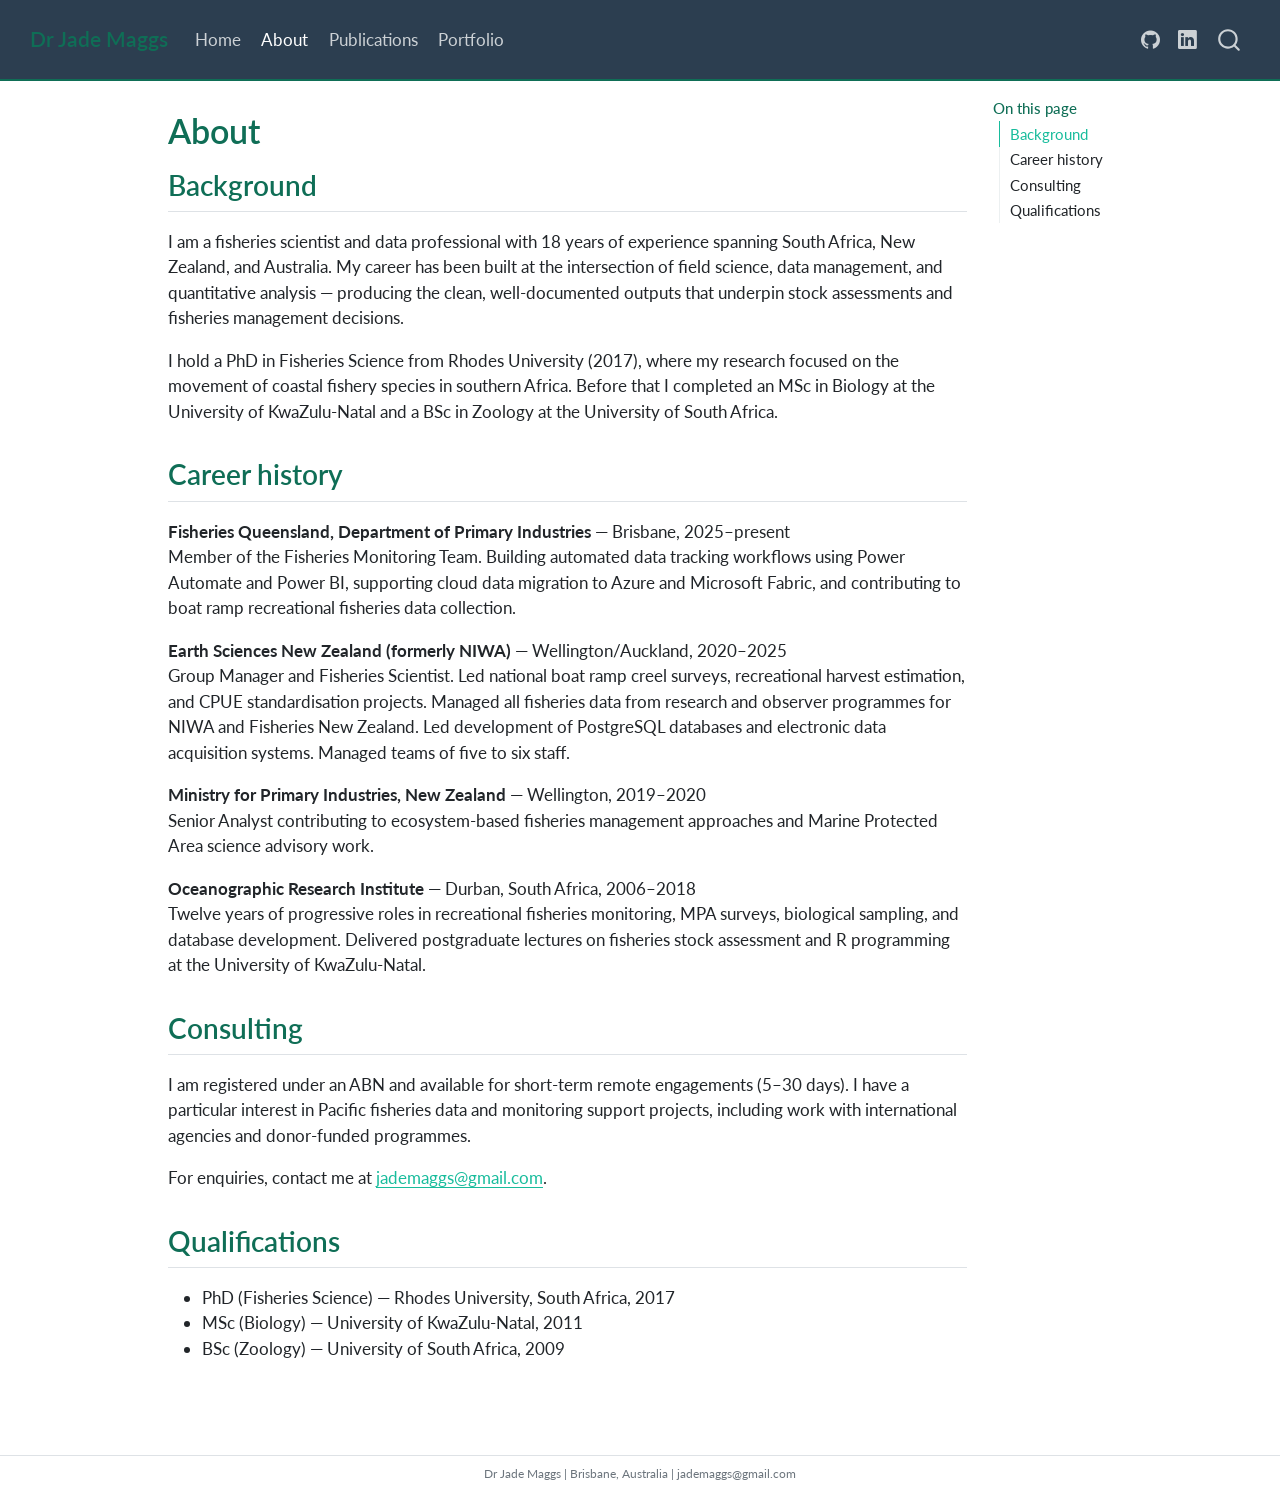
==== docs/about.html @ 745b5a08 "Initial site" ====
<!DOCTYPE html>
<html xmlns="http://www.w3.org/1999/xhtml" lang="en" xml:lang="en"><head>

<meta charset="utf-8">
<meta name="generator" content="quarto-1.9.38">

<meta name="viewport" content="width=device-width, initial-scale=1.0, user-scalable=yes">


<title>About – Dr Jade Maggs</title>
<style>
/* Default styles provided by pandoc.
** See https://pandoc.org/MANUAL.html#variables-for-html for config info.
*/
code{white-space: pre-wrap;}
span.smallcaps{font-variant: small-caps;}
div.columns{display: flex; gap: min(4vw, 1.5em);}
div.column{flex: auto; overflow-x: auto;}
div.hanging-indent{margin-left: 1.5em; text-indent: -1.5em;}
ul.task-list{list-style: none;}
ul.task-list li input[type="checkbox"] {
  width: 0.8em;
  margin: 0 0.8em 0.2em -1em; /* quarto-specific, see https://github.com/quarto-dev/quarto-cli/issues/4556 */ 
  vertical-align: middle;
}
</style>


<script src="site_libs/quarto-nav/quarto-nav.js"></script>
<script src="site_libs/quarto-nav/headroom.min.js"></script>
<script src="site_libs/clipboard/clipboard.min.js"></script>
<script src="site_libs/quarto-search/autocomplete.umd.js"></script>
<script src="site_libs/quarto-search/fuse.min.js"></script>
<script src="site_libs/quarto-search/quarto-search.js"></script>
<meta name="quarto:offset" content="./">
<script src="site_libs/quarto-html/quarto.js" type="module"></script>
<script src="site_libs/quarto-html/tabsets/tabsets.js" type="module"></script>
<script src="site_libs/quarto-html/popper.min.js"></script>
<script src="site_libs/quarto-html/tippy.umd.min.js"></script>
<script src="site_libs/quarto-html/anchor.min.js"></script>
<link href="site_libs/quarto-html/tippy.css" rel="stylesheet">
<link href="site_libs/quarto-html/quarto-syntax-highlighting-15634bcf2e68342d4ad2dfa704d543f6.css" rel="stylesheet" id="quarto-text-highlighting-styles">
<script src="site_libs/bootstrap/bootstrap.min.js"></script>
<link href="site_libs/bootstrap/bootstrap-icons.css" rel="stylesheet">
<link href="site_libs/bootstrap/bootstrap-6b423f165eeea3787de40cb4f8e821c3.min.css" rel="stylesheet" append-hash="true" id="quarto-bootstrap" data-mode="light">
<script id="quarto-search-options" type="application/json">{
  "location": "navbar",
  "copy-button": false,
  "collapse-after": 3,
  "panel-placement": "end",
  "type": "overlay",
  "limit": 50,
  "keyboard-shortcut": [
    "f",
    "/",
    "s"
  ],
  "show-item-context": false,
  "language": {
    "search-no-results-text": "No results",
    "search-matching-documents-text": "matching documents",
    "search-copy-link-title": "Copy link to search",
    "search-hide-matches-text": "Hide additional matches",
    "search-more-match-text": "more match in this document",
    "search-more-matches-text": "more matches in this document",
    "search-clear-button-title": "Clear",
    "search-text-placeholder": "",
    "search-detached-cancel-button-title": "Cancel",
    "search-submit-button-title": "Submit",
    "search-label": "Search"
  }
}</script>


<link rel="stylesheet" href="styles.css">
</head>

<body class="nav-fixed quarto-light">

<div id="quarto-search-results"></div>
  <header id="quarto-header" class="headroom fixed-top">
    <nav class="navbar navbar-expand-lg " data-bs-theme="dark">
      <div class="navbar-container container-fluid">
      <div class="navbar-brand-container mx-auto">
    <a class="navbar-brand" href="./index.html">
    <span class="navbar-title">Dr Jade Maggs</span>
    </a>
  </div>
            <div id="quarto-search" class="" title="Search"></div>
          <button class="navbar-toggler" type="button" data-bs-toggle="collapse" data-bs-target="#navbarCollapse" aria-controls="navbarCollapse" role="menu" aria-expanded="false" aria-label="Toggle navigation" onclick="if (window.quartoToggleHeadroom) { window.quartoToggleHeadroom(); }">
  <span class="navbar-toggler-icon"></span>
</button>
          <div class="collapse navbar-collapse" id="navbarCollapse">
            <ul class="navbar-nav navbar-nav-scroll me-auto">
  <li class="nav-item">
    <a class="nav-link" href="./index.html"> 
<span class="menu-text">Home</span></a>
  </li>  
  <li class="nav-item">
    <a class="nav-link active" href="./about.html" aria-current="page"> 
<span class="menu-text">About</span></a>
  </li>  
  <li class="nav-item">
    <a class="nav-link" href="./publications.html"> 
<span class="menu-text">Publications</span></a>
  </li>  
  <li class="nav-item">
    <a class="nav-link" href="./portfolio.html"> 
<span class="menu-text">Portfolio</span></a>
  </li>  
</ul>
            <ul class="navbar-nav navbar-nav-scroll ms-auto">
  <li class="nav-item compact">
    <a class="nav-link" href="https://github.com/jademaggs"> <i class="bi bi-github" role="img">
</i> 
<span class="menu-text"></span></a>
  </li>  
  <li class="nav-item compact">
    <a class="nav-link" href="https://www.linkedin.com/in/jade-maggs-phd-5a091729/"> <i class="bi bi-linkedin" role="img">
</i> 
<span class="menu-text"></span></a>
  </li>  
</ul>
          </div> <!-- /navcollapse -->
            <div class="quarto-navbar-tools">
</div>
      </div> <!-- /container-fluid -->
    </nav>
</header>
<!-- content -->
<div id="quarto-content" class="quarto-container page-columns page-rows-contents page-layout-article page-navbar">
<!-- sidebar -->
<!-- margin-sidebar -->
    <div id="quarto-margin-sidebar" class="sidebar margin-sidebar">
        <nav id="TOC" role="doc-toc" class="toc-active">
    <h2 id="toc-title">On this page</h2>
   
  <ul>
  <li><a href="#background" id="toc-background" class="nav-link active" data-scroll-target="#background">Background</a></li>
  <li><a href="#career-history" id="toc-career-history" class="nav-link" data-scroll-target="#career-history">Career history</a></li>
  <li><a href="#consulting" id="toc-consulting" class="nav-link" data-scroll-target="#consulting">Consulting</a></li>
  <li><a href="#qualifications" id="toc-qualifications" class="nav-link" data-scroll-target="#qualifications">Qualifications</a></li>
  </ul>
</nav>
    </div>
<!-- main -->
<main class="content" id="quarto-document-content">

<header id="title-block-header" class="quarto-title-block default">
<div class="quarto-title">
<h1 class="title">About</h1>
</div>



<div class="quarto-title-meta">

    
  
    
  </div>
  


</header>


<section id="background" class="level2">
<h2 class="anchored" data-anchor-id="background">Background</h2>
<p>I am a fisheries scientist and data professional with 18 years of experience spanning South Africa, New Zealand, and Australia. My career has been built at the intersection of field science, data management, and quantitative analysis — producing the clean, well-documented outputs that underpin stock assessments and fisheries management decisions.</p>
<p>I hold a PhD in Fisheries Science from Rhodes University (2017), where my research focused on the movement of coastal fishery species in southern Africa. Before that I completed an MSc in Biology at the University of KwaZulu-Natal and a BSc in Zoology at the University of South Africa.</p>
</section>
<section id="career-history" class="level2">
<h2 class="anchored" data-anchor-id="career-history">Career history</h2>
<p><strong>Fisheries Queensland, Department of Primary Industries</strong> — Brisbane, 2025–present<br>
Member of the Fisheries Monitoring Team. Building automated data tracking workflows using Power Automate and Power BI, supporting cloud data migration to Azure and Microsoft Fabric, and contributing to boat ramp recreational fisheries data collection.</p>
<p><strong>Earth Sciences New Zealand (formerly NIWA)</strong> — Wellington/Auckland, 2020–2025<br>
Group Manager and Fisheries Scientist. Led national boat ramp creel surveys, recreational harvest estimation, and CPUE standardisation projects. Managed all fisheries data from research and observer programmes for NIWA and Fisheries New Zealand. Led development of PostgreSQL databases and electronic data acquisition systems. Managed teams of five to six staff.</p>
<p><strong>Ministry for Primary Industries, New Zealand</strong> — Wellington, 2019–2020<br>
Senior Analyst contributing to ecosystem-based fisheries management approaches and Marine Protected Area science advisory work.</p>
<p><strong>Oceanographic Research Institute</strong> — Durban, South Africa, 2006–2018<br>
Twelve years of progressive roles in recreational fisheries monitoring, MPA surveys, biological sampling, and database development. Delivered postgraduate lectures on fisheries stock assessment and R programming at the University of KwaZulu-Natal.</p>
</section>
<section id="consulting" class="level2">
<h2 class="anchored" data-anchor-id="consulting">Consulting</h2>
<p>I am registered under an ABN and available for short-term remote engagements (5–30 days). I have a particular interest in Pacific fisheries data and monitoring support projects, including work with international agencies and donor-funded programmes.</p>
<p>For enquiries, contact me at <a href="mailto:jademaggs@gmail.com">jademaggs@gmail.com</a>.</p>
</section>
<section id="qualifications" class="level2">
<h2 class="anchored" data-anchor-id="qualifications">Qualifications</h2>
<ul>
<li>PhD (Fisheries Science) — Rhodes University, South Africa, 2017</li>
<li>MSc (Biology) — University of KwaZulu-Natal, 2011</li>
<li>BSc (Zoology) — University of South Africa, 2009</li>
</ul>


</section>

</main> <!-- /main -->
<script id="quarto-html-after-body" type="application/javascript">
  window.document.addEventListener("DOMContentLoaded", function (event) {
    const icon = "";
    const anchorJS = new window.AnchorJS();
    anchorJS.options = {
      placement: 'right',
      icon: icon
    };
    anchorJS.add('.anchored');
    const isCodeAnnotation = (el) => {
      for (const clz of el.classList) {
        if (clz.startsWith('code-annotation-')) {                     
          return true;
        }
      }
      return false;
    }
    const onCopySuccess = function(e) {
      // button target
      const button = e.trigger;
      // don't keep focus
      button.blur();
      // flash "checked"
      button.classList.add('code-copy-button-checked');
      var currentTitle = button.getAttribute("title");
      button.setAttribute("title", "Copied!");
      let tooltip;
      if (window.bootstrap) {
        button.setAttribute("data-bs-toggle", "tooltip");
        button.setAttribute("data-bs-placement", "left");
        button.setAttribute("data-bs-title", "Copied!");
        tooltip = new bootstrap.Tooltip(button, 
          { trigger: "manual", 
            customClass: "code-copy-button-tooltip",
            offset: [0, -8]});
        tooltip.show();    
      }
      setTimeout(function() {
        if (tooltip) {
          tooltip.hide();
          button.removeAttribute("data-bs-title");
          button.removeAttribute("data-bs-toggle");
          button.removeAttribute("data-bs-placement");
        }
        button.setAttribute("title", currentTitle);
        button.classList.remove('code-copy-button-checked');
      }, 1000);
      // clear code selection
      e.clearSelection();
    }
    const getTextToCopy = function(trigger) {
      const outerScaffold = trigger.parentElement.cloneNode(true);
      const codeEl = outerScaffold.querySelector('code');
      for (const childEl of codeEl.children) {
        if (isCodeAnnotation(childEl)) {
          childEl.remove();
        }
      }
      return codeEl.innerText;
    }
    const clipboard = new window.ClipboardJS('.code-copy-button:not([data-in-quarto-modal])', {
      text: getTextToCopy
    });
    clipboard.on('success', onCopySuccess);
    if (window.document.getElementById('quarto-embedded-source-code-modal')) {
      const clipboardModal = new window.ClipboardJS('.code-copy-button[data-in-quarto-modal]', {
        text: getTextToCopy,
        container: window.document.getElementById('quarto-embedded-source-code-modal')
      });
      clipboardModal.on('success', onCopySuccess);
    }
      var localhostRegex = new RegExp(/^(?:http|https):\/\/localhost\:?[0-9]*\//);
      var mailtoRegex = new RegExp(/^mailto:/);
        var filterRegex = new RegExp('/' + window.location.host + '/');
      var isInternal = (href) => {
          return filterRegex.test(href) || localhostRegex.test(href) || mailtoRegex.test(href);
      }
      // Inspect non-navigation links and adorn them if external
     var links = window.document.querySelectorAll('a[href]:not(.nav-link):not(.navbar-brand):not(.toc-action):not(.sidebar-link):not(.sidebar-item-toggle):not(.pagination-link):not(.no-external):not([aria-hidden]):not(.dropdown-item):not(.quarto-navigation-tool):not(.about-link)');
      for (var i=0; i<links.length; i++) {
        const link = links[i];
        if (!isInternal(link.href)) {
          // undo the damage that might have been done by quarto-nav.js in the case of
          // links that we want to consider external
          if (link.dataset.originalHref !== undefined) {
            link.href = link.dataset.originalHref;
          }
        }
      }
    function tippyHover(el, contentFn, onTriggerFn, onUntriggerFn) {
      const config = {
        allowHTML: true,
        maxWidth: 500,
        delay: 100,
        arrow: false,
        appendTo: function(el) {
            return el.parentElement;
        },
        interactive: true,
        interactiveBorder: 10,
        theme: 'quarto',
        placement: 'bottom-start',
      };
      if (contentFn) {
        config.content = contentFn;
      }
      if (onTriggerFn) {
        config.onTrigger = onTriggerFn;
      }
      if (onUntriggerFn) {
        config.onUntrigger = onUntriggerFn;
      }
      window.tippy(el, config); 
    }
    const noterefs = window.document.querySelectorAll('a[role="doc-noteref"]');
    for (var i=0; i<noterefs.length; i++) {
      const ref = noterefs[i];
      tippyHover(ref, function() {
        // use id or data attribute instead here
        let href = ref.getAttribute('data-footnote-href') || ref.getAttribute('href');
        try { href = new URL(href).hash; } catch {}
        const id = href.replace(/^#\/?/, "");
        const note = window.document.getElementById(id);
        if (note) {
          return note.innerHTML;
        } else {
          return "";
        }
      });
    }
    const xrefs = window.document.querySelectorAll('a.quarto-xref');
    const processXRef = (id, note) => {
      // Strip column container classes
      const stripColumnClz = (el) => {
        el.classList.remove("page-full", "page-columns");
        if (el.children) {
          for (const child of el.children) {
            stripColumnClz(child);
          }
        }
      }
      stripColumnClz(note)
      if (id === null || id.startsWith('sec-')) {
        // Special case sections, only their first couple elements
        const container = document.createElement("div");
        if (note.children && note.children.length > 2) {
          container.appendChild(note.children[0].cloneNode(true));
          for (let i = 1; i < note.children.length; i++) {
            const child = note.children[i];
            if (child.tagName === "P" && child.innerText === "") {
              continue;
            } else {
              container.appendChild(child.cloneNode(true));
              break;
            }
          }
          if (window.Quarto?.typesetMath) {
            window.Quarto.typesetMath(container);
          }
          return container.innerHTML
        } else {
          if (window.Quarto?.typesetMath) {
            window.Quarto.typesetMath(note);
          }
          return note.innerHTML;
        }
      } else {
        // Remove any anchor links if they are present
        const anchorLink = note.querySelector('a.anchorjs-link');
        if (anchorLink) {
          anchorLink.remove();
        }
        if (window.Quarto?.typesetMath) {
          window.Quarto.typesetMath(note);
        }
        if (note.classList.contains("callout")) {
          return note.outerHTML;
        } else {
          return note.innerHTML;
        }
      }
    }
    for (var i=0; i<xrefs.length; i++) {
      const xref = xrefs[i];
      tippyHover(xref, undefined, function(instance) {
        instance.disable();
        let url = xref.getAttribute('href');
        let hash = undefined; 
        if (url.startsWith('#')) {
          hash = url;
        } else {
          try { hash = new URL(url).hash; } catch {}
        }
        if (hash) {
          const id = hash.replace(/^#\/?/, "");
          const note = window.document.getElementById(id);
          if (note !== null) {
            try {
              const html = processXRef(id, note.cloneNode(true));
              instance.setContent(html);
            } finally {
              instance.enable();
              instance.show();
            }
          } else {
            // See if we can fetch this
            fetch(url.split('#')[0])
            .then(res => res.text())
            .then(html => {
              const parser = new DOMParser();
              const htmlDoc = parser.parseFromString(html, "text/html");
              const note = htmlDoc.getElementById(id);
              if (note !== null) {
                const html = processXRef(id, note);
                instance.setContent(html);
              } 
            }).finally(() => {
              instance.enable();
              instance.show();
            });
          }
        } else {
          // See if we can fetch a full url (with no hash to target)
          // This is a special case and we should probably do some content thinning / targeting
          fetch(url)
          .then(res => res.text())
          .then(html => {
            const parser = new DOMParser();
            const htmlDoc = parser.parseFromString(html, "text/html");
            const note = htmlDoc.querySelector('main.content');
            if (note !== null) {
              // This should only happen for chapter cross references
              // (since there is no id in the URL)
              // remove the first header
              if (note.children.length > 0 && note.children[0].tagName === "HEADER") {
                note.children[0].remove();
              }
              const html = processXRef(null, note);
              instance.setContent(html);
            } 
          }).finally(() => {
            instance.enable();
            instance.show();
          });
        }
      }, function(instance) {
      });
    }
        let selectedAnnoteEl;
        const selectorForAnnotation = ( cell, annotation) => {
          let cellAttr = 'data-code-cell="' + cell + '"';
          let lineAttr = 'data-code-annotation="' +  annotation + '"';
          const selector = 'span[' + cellAttr + '][' + lineAttr + ']';
          return selector;
        }
        const selectCodeLines = (annoteEl) => {
          const doc = window.document;
          const targetCell = annoteEl.getAttribute("data-target-cell");
          const targetAnnotation = annoteEl.getAttribute("data-target-annotation");
          const annoteSpan = window.document.querySelector(selectorForAnnotation(targetCell, targetAnnotation));
          const lines = annoteSpan.getAttribute("data-code-lines").split(",");
          const lineIds = lines.map((line) => {
            return targetCell + "-" + line;
          })
          let top = null;
          let height = null;
          let parent = null;
          if (lineIds.length > 0) {
              //compute the position of the single el (top and bottom and make a div)
              const el = window.document.getElementById(lineIds[0]);
              top = el.offsetTop;
              height = el.offsetHeight;
              parent = el.parentElement.parentElement;
            if (lineIds.length > 1) {
              const lastEl = window.document.getElementById(lineIds[lineIds.length - 1]);
              const bottom = lastEl.offsetTop + lastEl.offsetHeight;
              height = bottom - top;
            }
            if (top !== null && height !== null && parent !== null) {
              // cook up a div (if necessary) and position it 
              let div = window.document.getElementById("code-annotation-line-highlight");
              if (div === null) {
                div = window.document.createElement("div");
                div.setAttribute("id", "code-annotation-line-highlight");
                div.style.position = 'absolute';
                parent.appendChild(div);
              }
              div.style.top = top - 2 + "px";
              div.style.height = height + 4 + "px";
              div.style.left = 0;
              let gutterDiv = window.document.getElementById("code-annotation-line-highlight-gutter");
              if (gutterDiv === null) {
                gutterDiv = window.document.createElement("div");
                gutterDiv.setAttribute("id", "code-annotation-line-highlight-gutter");
                gutterDiv.style.position = 'absolute';
                const codeCell = window.document.getElementById(targetCell);
                const gutter = codeCell.querySelector('.code-annotation-gutter');
                gutter.appendChild(gutterDiv);
              }
              gutterDiv.style.top = top - 2 + "px";
              gutterDiv.style.height = height + 4 + "px";
            }
            selectedAnnoteEl = annoteEl;
          }
        };
        const unselectCodeLines = () => {
          const elementsIds = ["code-annotation-line-highlight", "code-annotation-line-highlight-gutter"];
          elementsIds.forEach((elId) => {
            const div = window.document.getElementById(elId);
            if (div) {
              div.remove();
            }
          });
          selectedAnnoteEl = undefined;
        };
          // Handle positioning of the toggle
      window.addEventListener(
        "resize",
        throttle(() => {
          elRect = undefined;
          if (selectedAnnoteEl) {
            selectCodeLines(selectedAnnoteEl);
          }
        }, 10)
      );
      function throttle(fn, ms) {
      let throttle = false;
      let timer;
        return (...args) => {
          if(!throttle) { // first call gets through
              fn.apply(this, args);
              throttle = true;
          } else { // all the others get throttled
              if(timer) clearTimeout(timer); // cancel #2
              timer = setTimeout(() => {
                fn.apply(this, args);
                timer = throttle = false;
              }, ms);
          }
        };
      }
        // Attach click handler to the DT
        const annoteDls = window.document.querySelectorAll('dt[data-target-cell]');
        for (const annoteDlNode of annoteDls) {
          annoteDlNode.addEventListener('click', (event) => {
            const clickedEl = event.target;
            if (clickedEl !== selectedAnnoteEl) {
              unselectCodeLines();
              const activeEl = window.document.querySelector('dt[data-target-cell].code-annotation-active');
              if (activeEl) {
                activeEl.classList.remove('code-annotation-active');
              }
              selectCodeLines(clickedEl);
              clickedEl.classList.add('code-annotation-active');
            } else {
              // Unselect the line
              unselectCodeLines();
              clickedEl.classList.remove('code-annotation-active');
            }
          });
        }
    const findCites = (el) => {
      const parentEl = el.parentElement;
      if (parentEl) {
        const cites = parentEl.dataset.cites;
        if (cites) {
          return {
            el,
            cites: cites.split(' ')
          };
        } else {
          return findCites(el.parentElement)
        }
      } else {
        return undefined;
      }
    };
    var bibliorefs = window.document.querySelectorAll('a[role="doc-biblioref"]');
    for (var i=0; i<bibliorefs.length; i++) {
      const ref = bibliorefs[i];
      const citeInfo = findCites(ref);
      if (citeInfo) {
        tippyHover(citeInfo.el, function() {
          var popup = window.document.createElement('div');
          citeInfo.cites.forEach(function(cite) {
            var citeDiv = window.document.createElement('div');
            citeDiv.classList.add('hanging-indent');
            citeDiv.classList.add('csl-entry');
            var biblioDiv = window.document.getElementById('ref-' + cite);
            if (biblioDiv) {
              citeDiv.innerHTML = biblioDiv.innerHTML;
            }
            popup.appendChild(citeDiv);
          });
          return popup.innerHTML;
        });
      }
    }
  });
  </script>
</div> <!-- /content -->
<footer class="footer">
  <div class="nav-footer">
    <div class="nav-footer-left">
      &nbsp;
    </div>   
    <div class="nav-footer-center">
<p>Dr Jade Maggs | Brisbane, Australia | jademaggs@gmail.com</p>
</div>
    <div class="nav-footer-right">
      &nbsp;
    </div>
  </div>
</footer>




</body></html>
---- docs/site_libs/quarto-html/tippy.css ----
.tippy-box[data-animation=fade][data-state=hidden]{opacity:0}[data-tippy-root]{max-width:calc(100vw - 10px)}.tippy-box{position:relative;background-color:#333;color:#fff;border-radius:4px;font-size:14px;line-height:1.4;white-space:normal;outline:0;transition-property:transform,visibility,opacity}.tippy-box[data-placement^=top]>.tippy-arrow{bottom:0}.tippy-box[data-placement^=top]>.tippy-arrow:before{bottom:-7px;left:0;border-width:8px 8px 0;border-top-color:initial;transform-origin:center top}.tippy-box[data-placement^=bottom]>.tippy-arrow{top:0}.tippy-box[data-placement^=bottom]>.tippy-arrow:before{top:-7px;left:0;border-width:0 8px 8px;border-bottom-color:initial;transform-origin:center bottom}.tippy-box[data-placement^=left]>.tippy-arrow{right:0}.tippy-box[data-placement^=left]>.tippy-arrow:before{border-width:8px 0 8px 8px;border-left-color:initial;right:-7px;transform-origin:center left}.tippy-box[data-placement^=right]>.tippy-arrow{left:0}.tippy-box[data-placement^=right]>.tippy-arrow:before{left:-7px;border-width:8px 8px 8px 0;border-right-color:initial;transform-origin:center right}.tippy-box[data-inertia][data-state=visible]{transition-timing-function:cubic-bezier(.54,1.5,.38,1.11)}.tippy-arrow{width:16px;height:16px;color:#333}.tippy-arrow:before{content:"";position:absolute;border-color:transparent;border-style:solid}.tippy-content{position:relative;padding:5px 9px;z-index:1}
---- docs/site_libs/quarto-html/quarto-syntax-highlighting-15634bcf2e68342d4ad2dfa704d543f6.css ----
/* quarto syntax highlight colors */
:root {
  --quarto-hl-ot-color: #003B4F;
  --quarto-hl-at-color: #657422;
  --quarto-hl-ss-color: #20794D;
  --quarto-hl-an-color: #5E5E5E;
  --quarto-hl-fu-color: #4758AB;
  --quarto-hl-st-color: #20794D;
  --quarto-hl-cf-color: #003B4F;
  --quarto-hl-op-color: #5E5E5E;
  --quarto-hl-er-color: #AD0000;
  --quarto-hl-bn-color: #AD0000;
  --quarto-hl-al-color: #AD0000;
  --quarto-hl-va-color: #111111;
  --quarto-hl-bu-color: inherit;
  --quarto-hl-ex-color: inherit;
  --quarto-hl-pp-color: #AD0000;
  --quarto-hl-in-color: #5E5E5E;
  --quarto-hl-vs-color: #20794D;
  --quarto-hl-wa-color: #5E5E5E;
  --quarto-hl-do-color: #5E5E5E;
  --quarto-hl-im-color: #00769E;
  --quarto-hl-ch-color: #20794D;
  --quarto-hl-dt-color: #AD0000;
  --quarto-hl-fl-color: #AD0000;
  --quarto-hl-co-color: #5E5E5E;
  --quarto-hl-cv-color: #5E5E5E;
  --quarto-hl-cn-color: #8f5902;
  --quarto-hl-sc-color: #5E5E5E;
  --quarto-hl-dv-color: #AD0000;
  --quarto-hl-kw-color: #003B4F;
}

/* other quarto variables */
:root {
  --quarto-font-monospace: SFMono-Regular, Menlo, Monaco, Consolas, "Liberation Mono", "Courier New", monospace;
}

/* syntax highlight based on Pandoc's rules */
pre > code.sourceCode > span {
  color: #003B4F;
}

code.sourceCode > span {
  color: #003B4F;
}

div.sourceCode,
div.sourceCode pre.sourceCode {
  color: #003B4F;
}

/* Normal */
code span {
  color: #003B4F;
}

/* Alert */
code span.al {
  color: #AD0000;
  font-style: inherit;
}

/* Annotation */
code span.an {
  color: #5E5E5E;
  font-style: inherit;
}

/* Attribute */
code span.at {
  color: #657422;
  font-style: inherit;
}

/* BaseN */
code span.bn {
  color: #AD0000;
  font-style: inherit;
}

/* BuiltIn */
code span.bu {
  font-style: inherit;
}

/* ControlFlow */
code span.cf {
  color: #003B4F;
  font-weight: bold;
  font-style: inherit;
}

/* Char */
code span.ch {
  color: #20794D;
  font-style: inherit;
}

/* Constant */
code span.cn {
  color: #8f5902;
  font-style: inherit;
}

/* Comment */
code span.co {
  color: #5E5E5E;
  font-style: inherit;
}

/* CommentVar */
code span.cv {
  color: #5E5E5E;
  font-style: italic;
}

/* Documentation */
code span.do {
  color: #5E5E5E;
  font-style: italic;
}

/* DataType */
code span.dt {
  color: #AD0000;
  font-style: inherit;
}

/* DecVal */
code span.dv {
  color: #AD0000;
  font-style: inherit;
}

/* Error */
code span.er {
  color: #AD0000;
  font-style: inherit;
}

/* Extension */
code span.ex {
  font-style: inherit;
}

/* Float */
code span.fl {
  color: #AD0000;
  font-style: inherit;
}

/* Function */
code span.fu {
  color: #4758AB;
  font-style: inherit;
}

/* Import */
code span.im {
  color: #00769E;
  font-style: inherit;
}

/* Information */
code span.in {
  color: #5E5E5E;
  font-style: inherit;
}

/* Keyword */
code span.kw {
  color: #003B4F;
  font-weight: bold;
  font-style: inherit;
}

/* Operator */
code span.op {
  color: #5E5E5E;
  font-style: inherit;
}

/* Other */
code span.ot {
  color: #003B4F;
  font-style: inherit;
}

/* Preprocessor */
code span.pp {
  color: #AD0000;
  font-style: inherit;
}

/* SpecialChar */
code span.sc {
  color: #5E5E5E;
  font-style: inherit;
}

/* SpecialString */
code span.ss {
  color: #20794D;
  font-style: inherit;
}

/* String */
code span.st {
  color: #20794D;
  font-style: inherit;
}

/* Variable */
code span.va {
  color: #111111;
  font-style: inherit;
}

/* VerbatimString */
code span.vs {
  color: #20794D;
  font-style: inherit;
}

/* Warning */
code span.wa {
  color: #5E5E5E;
  font-style: italic;
}

.prevent-inlining {
  content: "</";
}

/*# sourceMappingURL=f23921c56f73e400b49028c9186a1aa0.css.map */
---- docs/styles.css ----
/* Accent colour - teal to echo fisheries/ocean */
:root {
  --accent: #0f6e56;
}

/* Navbar */
.navbar {
  border-bottom: 2px solid var(--accent);
}

.navbar-brand {
  font-weight: 600;
  color: var(--accent) !important;
}

/* Headings */
h1, h2 {
  color: var(--accent);
}

/* Buttons */
.btn-primary {
  background-color: var(--accent);
  border-color: var(--accent);
}

.btn-primary:hover {
  background-color: #085041;
  border-color: #085041;
}

.btn-outline-primary {
  color: var(--accent);
  border-color: var(--accent);
}

.btn-outline-primary:hover {
  background-color: var(--accent);
  border-color: var(--accent);
}

/* Footer */
.nav-footer {
  border-top: 1px solid #dee2e6;
  font-size: 0.85rem;
  color: #6c757d;
}

/* Quick facts table on home page */
.columns table {
  font-size: 0.9rem;
}
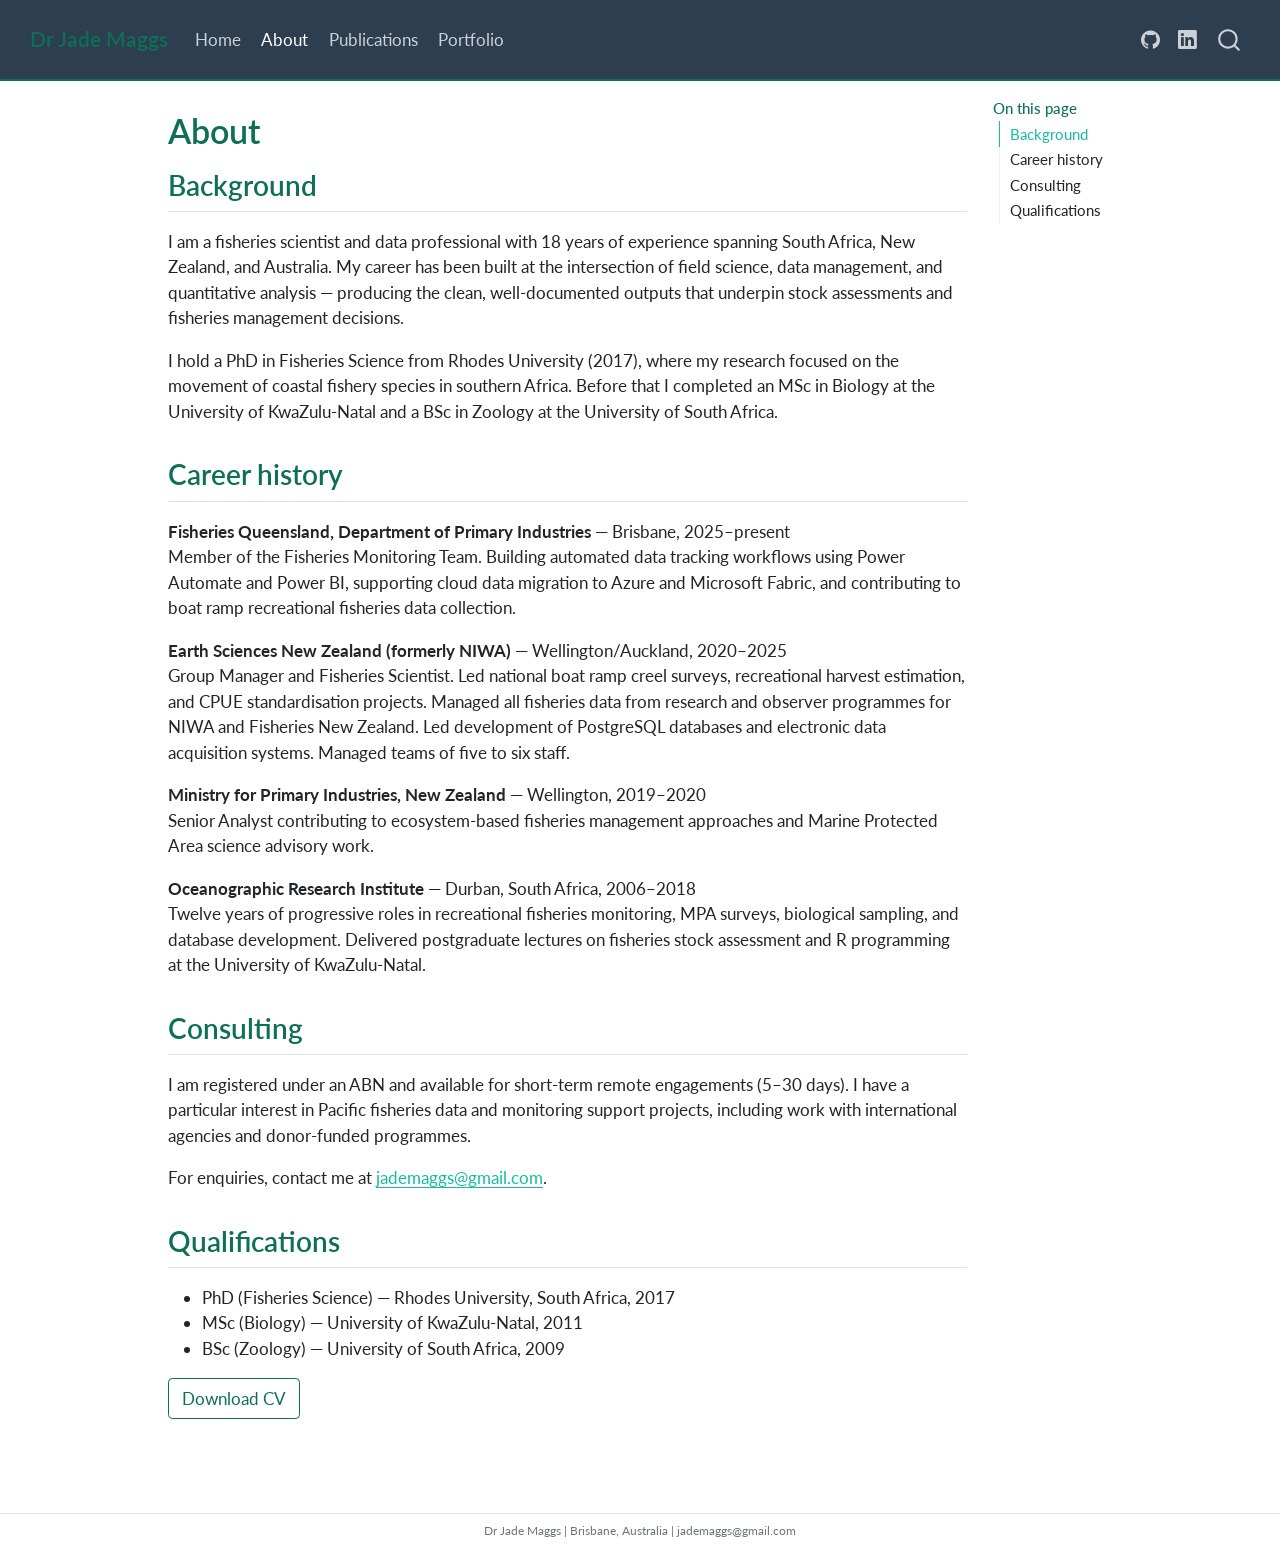
==== commit fa474e78: "Add publications list, CV/publications PDFs, and project docs - Replace placeholder on Publications " ====
--- a/docs/about.html
+++ b/docs/about.html
@@ -193,6 +193,7 @@
 <li>MSc (Biology) — University of KwaZulu-Natal, 2011</li>
 <li>BSc (Zoology) — University of South Africa, 2009</li>
 </ul>
+<p><a href="assets/jade_maggs_cv.pdf" class="btn btn-outline-primary">Download CV</a></p>
 
 
 </section>
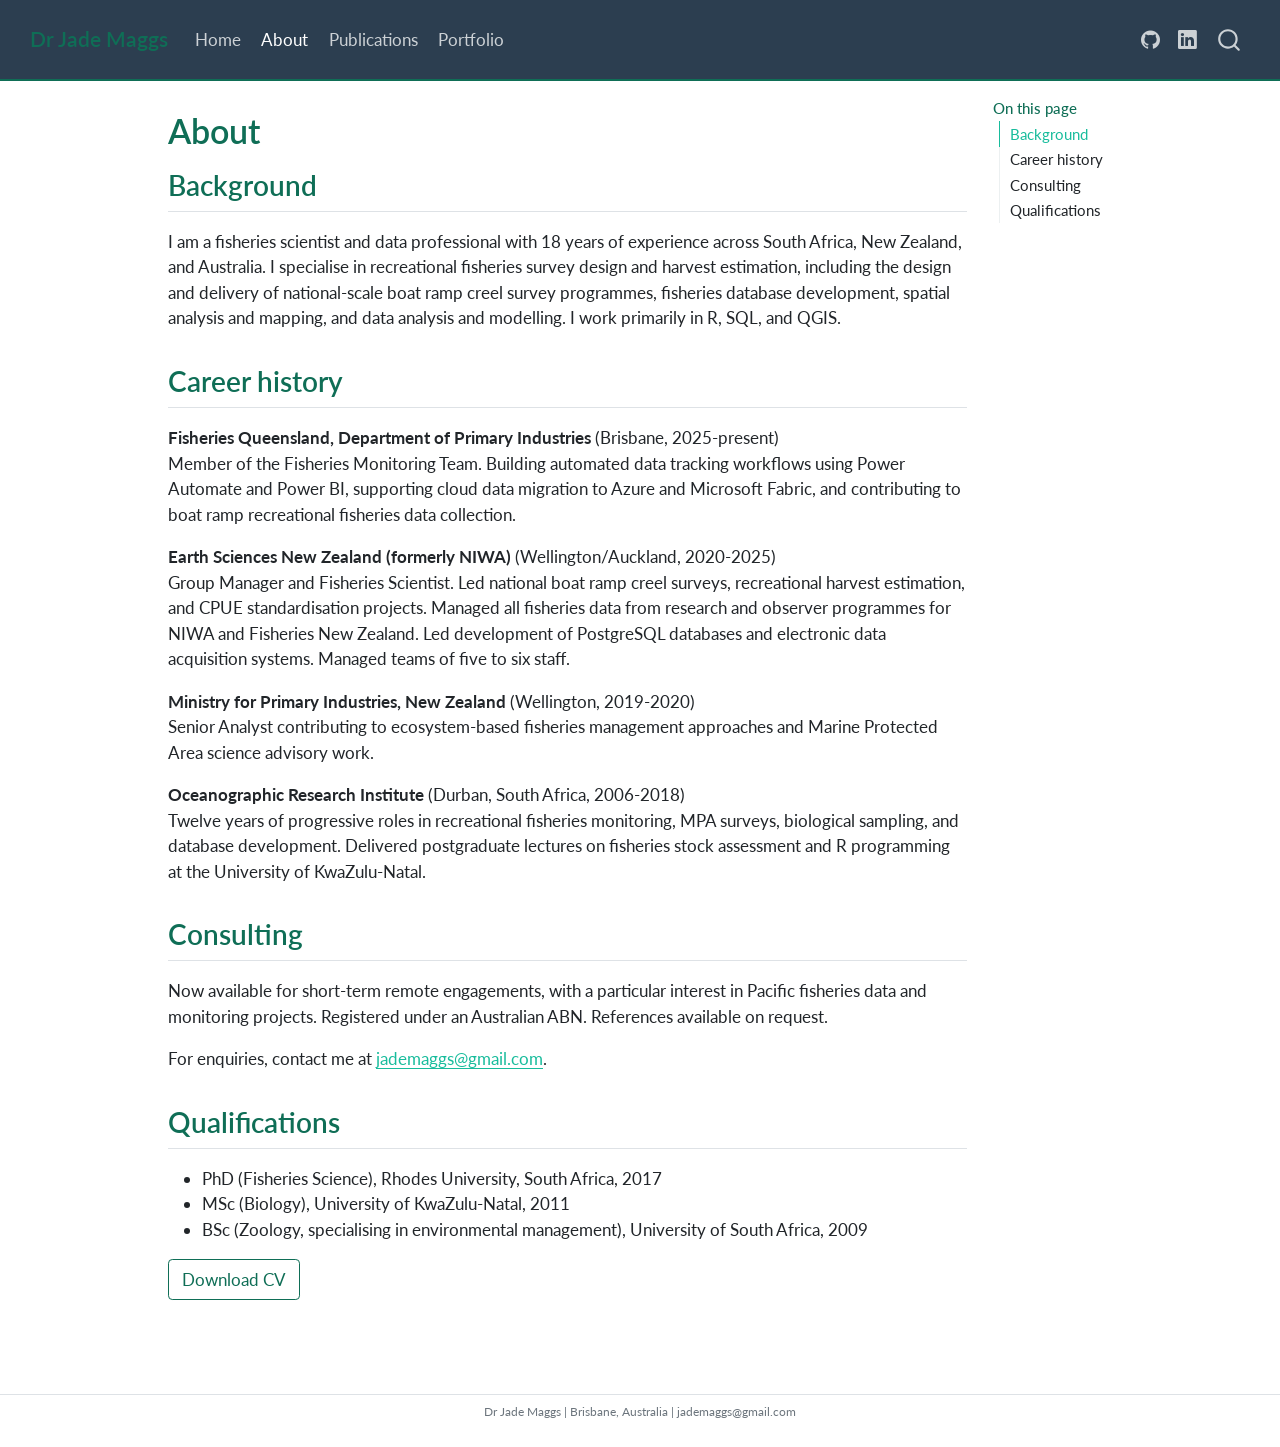
==== commit bd0728e9: "Align home and about pages with consulting CV/capability statement - Update index.qmd profile, capab" ====
--- a/docs/about.html
+++ b/docs/about.html
@@ -167,33 +167,32 @@
 
 <section id="background" class="level2">
 <h2 class="anchored" data-anchor-id="background">Background</h2>
-<p>I am a fisheries scientist and data professional with 18 years of experience spanning South Africa, New Zealand, and Australia. My career has been built at the intersection of field science, data management, and quantitative analysis — producing the clean, well-documented outputs that underpin stock assessments and fisheries management decisions.</p>
-<p>I hold a PhD in Fisheries Science from Rhodes University (2017), where my research focused on the movement of coastal fishery species in southern Africa. Before that I completed an MSc in Biology at the University of KwaZulu-Natal and a BSc in Zoology at the University of South Africa.</p>
+<p>I am a fisheries scientist and data professional with 18 years of experience across South Africa, New Zealand, and Australia. I specialise in recreational fisheries survey design and harvest estimation, including the design and delivery of national-scale boat ramp creel survey programmes, fisheries database development, spatial analysis and mapping, and data analysis and modelling. I work primarily in R, SQL, and QGIS.</p>
 </section>
 <section id="career-history" class="level2">
 <h2 class="anchored" data-anchor-id="career-history">Career history</h2>
-<p><strong>Fisheries Queensland, Department of Primary Industries</strong> — Brisbane, 2025–present<br>
+<p><strong>Fisheries Queensland, Department of Primary Industries</strong> (Brisbane, 2025-present)<br>
 Member of the Fisheries Monitoring Team. Building automated data tracking workflows using Power Automate and Power BI, supporting cloud data migration to Azure and Microsoft Fabric, and contributing to boat ramp recreational fisheries data collection.</p>
-<p><strong>Earth Sciences New Zealand (formerly NIWA)</strong> — Wellington/Auckland, 2020–2025<br>
+<p><strong>Earth Sciences New Zealand (formerly NIWA)</strong> (Wellington/Auckland, 2020-2025)<br>
 Group Manager and Fisheries Scientist. Led national boat ramp creel surveys, recreational harvest estimation, and CPUE standardisation projects. Managed all fisheries data from research and observer programmes for NIWA and Fisheries New Zealand. Led development of PostgreSQL databases and electronic data acquisition systems. Managed teams of five to six staff.</p>
-<p><strong>Ministry for Primary Industries, New Zealand</strong> — Wellington, 2019–2020<br>
+<p><strong>Ministry for Primary Industries, New Zealand</strong> (Wellington, 2019-2020)<br>
 Senior Analyst contributing to ecosystem-based fisheries management approaches and Marine Protected Area science advisory work.</p>
-<p><strong>Oceanographic Research Institute</strong> — Durban, South Africa, 2006–2018<br>
+<p><strong>Oceanographic Research Institute</strong> (Durban, South Africa, 2006-2018)<br>
 Twelve years of progressive roles in recreational fisheries monitoring, MPA surveys, biological sampling, and database development. Delivered postgraduate lectures on fisheries stock assessment and R programming at the University of KwaZulu-Natal.</p>
 </section>
 <section id="consulting" class="level2">
 <h2 class="anchored" data-anchor-id="consulting">Consulting</h2>
-<p>I am registered under an ABN and available for short-term remote engagements (5–30 days). I have a particular interest in Pacific fisheries data and monitoring support projects, including work with international agencies and donor-funded programmes.</p>
+<p>Now available for short-term remote engagements, with a particular interest in Pacific fisheries data and monitoring projects. Registered under an Australian ABN. References available on request.</p>
 <p>For enquiries, contact me at <a href="mailto:jademaggs@gmail.com">jademaggs@gmail.com</a>.</p>
 </section>
 <section id="qualifications" class="level2">
 <h2 class="anchored" data-anchor-id="qualifications">Qualifications</h2>
 <ul>
-<li>PhD (Fisheries Science) — Rhodes University, South Africa, 2017</li>
-<li>MSc (Biology) — University of KwaZulu-Natal, 2011</li>
-<li>BSc (Zoology) — University of South Africa, 2009</li>
+<li>PhD (Fisheries Science), Rhodes University, South Africa, 2017</li>
+<li>MSc (Biology), University of KwaZulu-Natal, 2011</li>
+<li>BSc (Zoology, specialising in environmental management), University of South Africa, 2009</li>
 </ul>
-<p><a href="assets/jade_maggs_cv.pdf" class="btn btn-outline-primary">Download CV</a></p>
+<p><a href="assets/jade_maggs_cv_consulting.pdf" class="btn btn-outline-primary">Download CV</a></p>
 
 
 </section>
